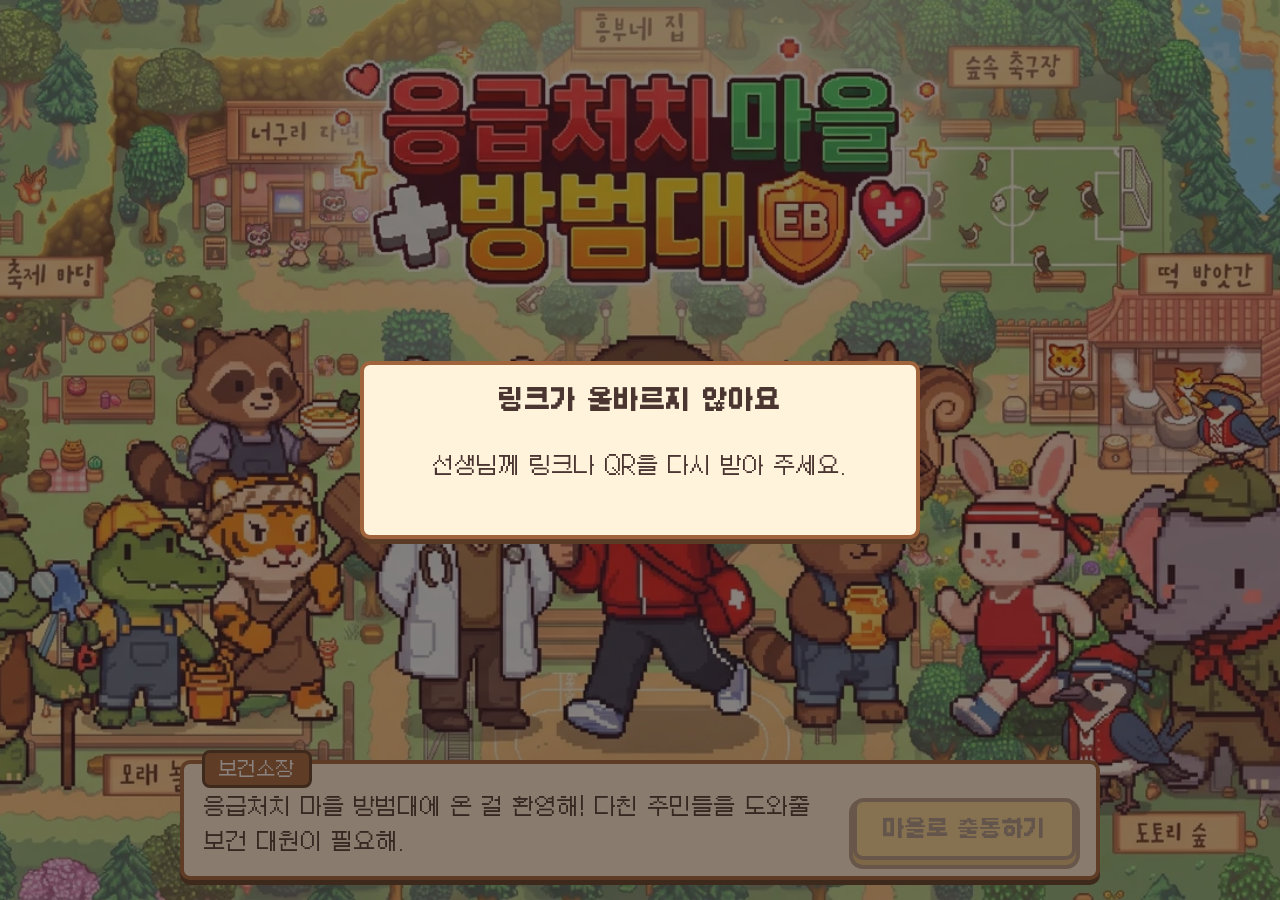
==== index.html @ ac808ae9 "4단계 큰 기능: 마을 배지 현황, 교사용 활동지 인쇄·PDF 저장 Co-Authored-By: Claude Opus 5.5 <noreply@anthropic.com> Claude" ====
<!doctype html>
<html lang="ko">
<head>
<meta charset="utf-8">
<meta name="viewport" content="width=device-width, initial-scale=1, viewport-fit=cover">
<title>응급처치 마을 방범대(EB)</title>
<link rel="stylesheet" href="css/fonts.css">
<link rel="stylesheet" href="css/common.css">
</head>
<body>

<!-- ① 시작 화면 -->
<section class="scene screen title-art" id="start">
  <div class="scene-main" style="flex-direction:column;gap:16px;padding:20px">
    <img class="title-card" src="assets/title/title_screen_small.webp" alt="">
    <h1 class="tab-title sr-only" id="appName" style="font-size:44px;padding:14px 36px;margin:0;border-bottom:var(--line) solid var(--wood);border-radius:var(--radius);box-shadow:var(--shadow)"></h1>
  </div>
  <div class="scene-bottom">
    <div class="actors title-actors">
      <div class="actor"><img class="pixel" src="assets/chars/director.png" alt="보건소장" data-scale="0.4"></div>
      <div class="actor right"><img class="pixel" src="assets/player/player_happy.png" alt="보건 대원"></div>
    </div>
    <div class="panel dialog">
      <span class="nametag" id="dirName"></span>
      <div class="row">
        <div class="line grow" id="welcome" style="min-height:0"></div>
        <button class="btn" id="goBtn"></button>
      </div>
    </div>
  </div>
</section>

<!-- ② 마을 지도 -->
<section class="village screen" id="village" hidden>
  <div class="world" id="world"></div>
  <div class="hud top-left"><div class="panel" id="solvedBox"></div><div class="panel" id="badgeCount"></div></div>
  <div class="badge-slots" id="badgeSlots"></div>
  <div class="hud top-right">
    <button class="btn small" id="quickBtn"></button>
    <button class="btn small" id="notebookBtn"></button>
    <button class="btn small secondary" id="soundBtnV"></button>
    <button class="btn small secondary" id="villageExitBtn"></button>
  </div>
  <div class="hud bottom-left"><span class="chip" id="moveHelp"></span></div>
  <div class="hud bottom"><button class="btn" id="helpBtn" hidden></button></div>
</section>

<!-- ③ 미션 (장소 배경) -->
<section class="scene screen" id="mission" hidden>
  <div class="scene-dim"></div>
  <div class="mission-bar">
    <div class="who"><img class="pixel" id="mWhoImg" alt=""><span class="zone" id="mZone"></span></div>
    <div class="todo" id="mSummary"></div>
    <span class="step-chip" id="mStep" hidden></span>
    <div class="top-tools">
      <button class="btn small secondary" id="soundBtnM"></button>
      <button class="btn small secondary" id="exitBtn"></button>
    </div>
  </div>
  <div class="scene-main" id="mMain"></div>
  <div class="scene-bottom">
    <div class="actors">
      <div class="actor" id="npcActor"><div class="bubble speech" id="npcBubble" hidden></div><img class="pixel" id="npcImg" alt=""></div>
      <div class="actor right" id="playerActor"><div class="bubble speech" id="playerBubble" hidden></div><img class="pixel" id="playerImg" alt="보건 대원"></div>
    </div>
    <div class="panel dialog" id="mDialog">
      <span class="nametag" id="mName"></span>
      <div class="row">
        <div class="grow">
          <div class="line" id="mLine" style="min-height:0"></div>
          <div class="note" id="mNote"></div>
          <div class="buttons" id="mReplies"></div>
        </div>
        <div id="mAction"></div>
      </div>
      <span class="next" id="mNext" hidden></span>
    </div>
  </div>
</section>

<div class="rotate-hint"><div class="big">📱↻</div><div>휴대폰은 세로로 돌려 주세요</div></div>

<script src="content.js"></script>
<script src="js/common.js"></script>
<script src="js/scene.js"></script>
<script src="js/app.js"></script>
<script src="js/village.js"></script>
<script src="js/mission.js"></script>
<script src="js/cpr.js"></script>
<script>App.init();</script>
</body>
</html>
---- css/fonts.css ----
/* 갈무리 글꼴 (v2.40.4, SIL Open Font License – assets/fonts/Galmuri-LICENSE-OFL.txt)
   사이트 안에 글꼴 파일을 함께 넣어 두어, 학교망에서 글꼴 사이트가 막혀도 그대로 보입니다. */
@font-face { font-family: Galmuri11; font-weight: 400; font-display: swap; src: url('../assets/fonts/Galmuri11.woff2') format('woff2'); }
@font-face { font-family: Galmuri11; font-weight: 700; font-display: swap; src: url('../assets/fonts/Galmuri11-Bold.woff2') format('woff2'); }
@font-face { font-family: Galmuri9;  font-weight: 400; font-display: swap; src: url('../assets/fonts/Galmuri9.woff2') format('woff2'); }
---- css/common.css ----
/* =====================================================================
   응급처치 마을 방범대(EB) – 공통 디자인 (common.css)
   모든 화면(학생·교사)이 이 파일 하나를 함께 씁니다.
   화면마다 색·글꼴·버튼을 따로 만들지 않고, 여기 있는 것만 씁니다.
   색은 지도(map) 그림의 표지판·나무·잔디 색에서 뽑았습니다.
   글꼴: 학생 화면은 갈무리11·갈무리9 (픽셀, OFL 무료 글꼴) – css/fonts.css에서 불러옴
         교사용 화면·활동지는 프리텐다드 (OFL 무료 글꼴) – css/pretendard.css에서 불러옴
   ===================================================================== */

:root {
  /* 바탕 */
  --grass:      #8cc27a;   /* 잔디 */
  --grass-dark: #5e9a50;
  --paper:      #fff3dc;   /* 패널 안쪽 */
  --sign:       #fddaa6;   /* 지도 표지판 색 */
  --sign-dark:  #e9b878;

  /* 테두리·글자 */
  --wood:       #a0643c;   /* 표지판 나무 테두리 */
  --wood-dark:  #5a3b26;
  --ink:        #4a3530;   /* 기본 글자 (표지판 글자보다 진하게) */
  --ink-soft:   #7a625a;

  /* 상태 색 – 반드시 글자·아이콘과 함께 사용 */
  --ok:         #3f9a4e;   /* 정답 ✓ */
  --ok-bg:      #e3f4dc;
  --no:         #d9573a;   /* 오답 ✕ */
  --no-bg:      #fde4dc;
  --hint:       #3d84c6;   /* 힌트·안내 💡 */
  --hint-bg:    #e1effb;
  --gold:       #f5c04a;   /* 주요 버튼 */
  --gold-dark:  #c98f1c;

  /* 모양 */
  --line: 4px;             /* 굵은 픽셀 테두리 */
  --radius: 10px;
  --shadow: 0 5px 0 var(--wood-dark);

  /* 글꼴 */
  /* 팀 시안 글꼴: 제목·본문 모두 갈무리(픽셀, css/fonts.css). 제목·버튼·카드 이름은 굵게(700),
     작은 안내 글자는 Galmuri9. 글꼴을 못 불러오면 기기 기본 글꼴로 대신함 */
  --font-title: "Galmuri11", "Apple SD Gothic Neo", "Malgun Gothic", system-ui, sans-serif;
  --font-body:  "Galmuri11", "Apple SD Gothic Neo", "Malgun Gothic", "Noto Sans KR", system-ui, sans-serif;
  --font-small: "Galmuri9", "Galmuri11", system-ui, sans-serif;
}

* { box-sizing: border-box; }
html, body { margin: 0; height: 100%; }
body {
  background: var(--grass);
  color: var(--ink);
  font-family: var(--font-body);
  font-size: 22px;            /* 갈무리11은 11의 배수 크기에서 가장 또렷함 */
  line-height: 1.5;
  -webkit-tap-highlight-color: transparent;
  word-break: keep-all;       /* 한국어 단어 단위 줄바꿈 */
}

/* ---------- 그림: 확정 그림 그대로, 픽셀이 흐려지지 않게 ---------- */
img.pixel, .pixel img {
  image-rendering: pixelated;
  image-rendering: crisp-edges;
  -webkit-user-drag: none;
  user-select: none;
}
img { max-width: 100%; height: auto; }   /* 비율 유지 */

/* ---------- 패널 (표지판 모양) ---------- */
.panel {
  background: var(--paper);
  border: var(--line) solid var(--wood);
  border-radius: var(--radius);
  box-shadow: var(--shadow);
  padding: 16px 20px;
}
.panel.sign { background: var(--sign); }

/* ---------- 제목 ---------- */
.title, h1, h2, h3 { font-family: var(--font-title); font-weight: 700; margin: 0 0 8px; letter-spacing: 0; }
h1 { font-size: 34px; } h2 { font-size: 26px; } h3 { font-size: 22px; }

/* ---------- 버튼 ---------- */
.btn {
  font-family: var(--font-title); font-weight: 700;
  font-size: 22px;
  color: var(--ink);
  background: var(--gold);
  border: var(--line) solid var(--wood-dark);
  border-radius: var(--radius);
  box-shadow: 0 5px 0 var(--gold-dark), 0 5px 0 var(--line) var(--wood-dark);
  padding: 12px 26px;
  min-height: 60px;           /* 큰 터치 영역 */
  min-width: 60px;
  cursor: pointer;
  transition: transform .05s;
}
.btn:active { transform: translateY(4px); box-shadow: 0 1px 0 var(--gold-dark); }
.btn:disabled { opacity: .45; cursor: default; }
.btn.secondary { background: var(--paper); box-shadow: 0 5px 0 var(--sign-dark); }
.btn.small { font-size: 17px; min-height: 48px; padding: 6px 14px; }

/* ---------- 상단 미션 안내 바 ---------- */
.mission-bar {
  display: flex; align-items: center; gap: 14px;
  background: var(--sign);
  border-bottom: var(--line) solid var(--wood);
  padding: 8px 16px;
  min-height: 72px;
}
.mission-bar .who { display: flex; align-items: center; gap: 10px; }
.mission-bar .who img { width: 52px; height: 52px; object-fit: contain; }
.mission-bar .zone { font-family: var(--font-title); font-weight: 700; font-size: 22px; }
.mission-bar .todo { flex: 1; font-size: 19px; }
.step-chip {
  font-family: var(--font-title); font-size: 17px;
  background: var(--wood); color: #fff; border-radius: 999px; padding: 4px 12px;
}
.top-tools { display: flex; gap: 8px; }

/* ---------- 장소 화면 (주민 대화 · 구급가방 · O/X · 행동 선택 공통) ----------
   배경: 지도에서 그 구역 장소를 확대 (scene.js) + 살짝 어둡게
   위: 미션 안내 바 / 가운데: 문제(물품 카드·O/X 버튼·보기) / 아래: 주민·보건 대원 + 대화창 */
.scene {
  position: relative; width: 100%; height: 100vh; height: 100dvh; overflow: hidden;   /* dvh: 아이패드 사파리 주소창을 뺀 실제 높이 */
  background-color: var(--grass-dark); background-repeat: no-repeat;
  display: flex; flex-direction: column;
}
.scene-dim { position: absolute; inset: 0; background: rgba(40, 28, 20, .38); pointer-events: none; }
.scene > *:not(.scene-dim) { position: relative; }
.scene-main { flex: 1; display: flex; align-items: flex-start; justify-content: center; padding: 10px clamp(20px, 19vw, 250px) 8px; min-height: 0; overflow-y: auto; overscroll-behavior: contain; }
/* 내용이 짧으면 가운데, 화면보다 길면 위에서부터 보이고 이 칸 안에서 스크롤 (대화창 뒤로 숨지 않게) */
.scene-main > * { margin-top: auto; margin-bottom: auto; }
.scene-bottom { position: relative; padding: 0 24px 20px; }
/* 주민(왼쪽) · 보건 대원(오른쪽): 대화창 위에 서 있고, 발끝 기준·같은 배율 */
.actors { position: absolute; left: 24px; right: 24px; bottom: calc(100% - 22px); display: flex; justify-content: space-between; align-items: flex-end; pointer-events: none; }
.actor { display: flex; flex-direction: column; align-items: flex-start; gap: 6px; }
.actor.right { align-items: flex-end; }
.actor img { display: block; }

/* 문제를 올려놓는 반투명 판 */
.board { background: rgba(255, 243, 220, .93); border: var(--line) solid var(--wood); border-radius: var(--radius); box-shadow: var(--shadow); padding: 16px 18px; }

/* ---------- 말풍선 ---------- */
.bubble {
  position: relative; background: #fff;
  border: 3px solid var(--wood-dark); border-radius: 14px;
  padding: 10px 16px; font-size: 19px; max-width: 230px;
}
.bubble::after {
  content: ""; position: absolute; left: 32px; bottom: -14px;
  border: 7px solid transparent; border-top-color: var(--wood-dark);
}

/* ---------- 대화창 (화면 아래) ---------- */
.dialog { position: relative; padding-top: 26px; }
.dialog .nametag {
  position: absolute; top: -14px; left: 18px;
  font-family: var(--font-title); font-size: 19px;
  background: var(--wood); color: #fff;
  border: 3px solid var(--wood-dark); border-radius: 8px; padding: 2px 14px;
}
.dialog .line { font-size: 22px; line-height: 1.6; min-height: 66px; }
.dialog .next { position: absolute; right: 16px; bottom: 8px; font-size: 16px; color: var(--ink-soft); animation: blink 1s steps(2) infinite; }
@keyframes blink { 50% { opacity: 0; } }

/* ---------- 물품 카드 ---------- */
.item-grid { display: grid; grid-template-columns: repeat(3, 1fr); gap: 14px; }
.item-card {
  position: relative;
  display: flex; flex-direction: column; align-items: center; justify-content: center; gap: 6px;
  background: #fff; border: var(--line) solid var(--sign-dark); border-radius: var(--radius);
  box-shadow: 0 4px 0 var(--sign-dark);
  padding: 10px 8px; min-height: 150px; cursor: pointer;
  font-size: 22px; font-weight: 700; text-align: center;
}
.item-card img { height: 78px; width: auto; }
/* 고른 물품: 카드와 개수를 빨간색으로 눈에 띄게 */
.bag-count { font-family: var(--font-title); font-weight: 700; text-align: right; margin-bottom: 8px; }
.bag-count.on { color: #D32F2F; font-size: 1.2em; }
.item-card.picked { border-color: #D32F2F; box-shadow: 0 4px 0 #D32F2F; background: #FDE7E7; color: #B71C1C; }
.item-card.picked::before {
  content: "✓ 담았어요"; position: absolute; top: -12px; right: -8px;
  font-family: var(--font-title); font-size: 14px; color: #fff;
  background: #D32F2F; border: 2px solid var(--wood-dark); border-radius: 8px; padding: 1px 8px;
}

/* ---------- 결과 표시: 색 + 아이콘 + 글자 ---------- */
.result { border-radius: var(--radius); padding: 10px 14px; border: 3px solid; display: flex; gap: 10px; align-items: flex-start; }
.result .icon { font-family: var(--font-title); font-size: 22px; line-height: 1.2; flex: none; }
.result.ok   { background: var(--ok-bg);   border-color: var(--ok); }
.result.ok .icon { color: var(--ok); }
.result.no   { background: var(--no-bg);   border-color: var(--no); }
.result.no .icon { color: var(--no); }
.result.hint { background: var(--hint-bg); border-color: var(--hint); }
.result.hint .icon { color: var(--hint); }

/* ---------- O/X 버튼 ---------- */
.ox { display: flex; gap: 24px; justify-content: center; }
.ox .btn { font-family: var(--font-title); font-size: 64px; width: 160px; height: 140px; line-height: 1; }
.ox .btn.o { background: #e3f4dc; box-shadow: 0 6px 0 var(--ok); }
.ox .btn.x { background: #fde4dc; box-shadow: 0 6px 0 var(--no); }

/* ---------- 팝업 ---------- */
.overlay { position: fixed; inset: 0; background: rgba(40, 28, 20, .55); display: flex; align-items: center; justify-content: center; z-index: 50; }
.popup { width: min(560px, 92vw); text-align: center; }
.popup .actions { display: flex; gap: 12px; justify-content: center; margin-top: 14px; }

/* ---------- 작은 화면(휴대폰 세로) 대응 ---------- */
@media (max-width: 700px) {
  body { font-size: 18px; }
  .item-grid { grid-template-columns: repeat(2, 1fr); }
  .stage .actor { height: 150px; }
  .mission-bar { flex-wrap: wrap; }
}

/* 작은 안내 글자 (Galmuri9) */
.note, .helpline, .dialog .next { font-family: var(--font-small); font-size: 18px; }

/* O/X 버튼 기호: 갈무리 글꼴의 ◯ 와 × 사용 (영문 O는 숫자 0처럼 보여서). × 가 작게 그려져 조금 키움 */
.ox .btn.x { font-size: 96px; }

/* ---------- 팝업 안쪽 · 잠깐 안내 ---------- */
.popup.wide { width: min(900px, 94vw); text-align: left; }
.popup .popup-body { max-height: 62vh; overflow-y: auto; }
.popup h2 { text-align: center; }
.toast {
  position: fixed; left: 50%; bottom: 40px; transform: translateX(-50%); z-index: 80;
  background: var(--wood-dark); color: #fff; font-family: var(--font-title); font-weight: 700;
  padding: 12px 22px; border-radius: var(--radius); box-shadow: var(--shadow);
}

/* ---------- 켜기/끄기 버튼 (소리 설정) ---------- */
.switch {
  display: inline-flex; align-items: center; gap: 10px;
  font-family: var(--font-title); font-weight: 700; font-size: 20px; color: var(--ink);
  background: var(--paper); border: 3px solid var(--sign-dark); border-radius: var(--radius);
  padding: 8px 14px; min-height: 56px; cursor: pointer;
}
.switch .state { border-radius: 999px; padding: 2px 12px; font-size: 17px; background: #d8ccc0; color: var(--ink); }
.switch[aria-pressed="true"] { border-color: var(--ok); background: var(--ok-bg); }
.switch[aria-pressed="true"] .state { background: var(--ok); color: #fff; }

/* =====================================================================
   교사용 관리자 화면
   ===================================================================== */
/* 교사용 화면·활동지 글꼴: 프리텐다드. 이 페이지 안의 팝업·QR 화면까지 모두 적용됨 */
.teacher-page {
  --font-title: "Pretendard Variable", "Apple SD Gothic Neo", "Malgun Gothic", "Noto Sans KR", system-ui, sans-serif;
  --font-body:  var(--font-title);
  --font-small: var(--font-title);
}
.teacher-page { min-height: 100vh; padding: 28px 20px 40px; background: var(--grass-dark); position: relative; }
/* 지도 배경을 화면에 고정 (태블릿에서도 동작하도록 고정 층으로) + 살짝 어둡게 */
.teacher-page::before { content: ""; position: fixed; inset: 0; background: linear-gradient(rgba(40, 28, 20, .38), rgba(40, 28, 20, .38)), url(../assets/map/map.webp) center / cover; }
.teacher-wrap { position: relative; max-width: 1180px; margin: 0 auto; }
.tab-title {
  display: table; margin: 0 auto -4px; position: relative; z-index: 1;
  font-family: var(--font-title); font-weight: 700; font-size: 24px;
  background: var(--sign); border: var(--line) solid var(--wood); border-bottom: 0;
  border-radius: var(--radius) var(--radius) 0 0; padding: 10px 26px;
}
.teacher-panel { padding: 22px 26px 26px; }
.intro-chips { display: flex; flex-wrap: wrap; gap: 8px; margin: 4px 0 4px; }
.chip { font-family: var(--font-small); font-size: 16px; background: var(--sign); border: 2px solid var(--sign-dark); border-radius: 999px; padding: 3px 12px; }
.section { margin-top: 22px; }
.section-head { display: flex; align-items: center; gap: 12px; flex-wrap: wrap; margin-bottom: 10px; }
.section-head h2 { margin: 0; font-size: 24px; }
.section-head .grow { flex: 1; }

/* 구역 선택 카드 10장 */
.zone-grid { display: grid; grid-template-columns: repeat(5, 1fr); gap: 14px; }
.zone-card {
  position: relative; display: flex; flex-direction: column; align-items: center; gap: 4px;
  background: #fff; border: var(--line) solid var(--sign-dark); border-radius: var(--radius);
  box-shadow: 0 4px 0 var(--sign-dark); padding: 12px 8px 10px; cursor: pointer;
  font-family: inherit; color: var(--ink); text-align: center;
}
.zone-card .pic { height: 120px; display: flex; align-items: flex-end; }
.zone-card .pic img { height: 100%; width: auto; }
.zone-card .zname { font-family: var(--font-title); font-weight: 700; font-size: 19px; line-height: 1.3; }
.zone-card .zplace { font-family: var(--font-small); font-size: 15px; color: var(--ink-soft); }
.zone-card .ztime { font-family: var(--font-small); font-size: 15px; background: var(--sign); border-radius: 999px; padding: 1px 10px; }
.zone-card[aria-pressed="true"] { border-color: var(--ok); box-shadow: 0 4px 0 var(--ok); background: var(--ok-bg); }
.zone-card[aria-pressed="true"]::before {
  content: "✓ 선택"; position: absolute; top: -12px; right: -6px;
  font-family: var(--font-title); font-weight: 700; font-size: 14px; color: #fff;
  background: var(--ok); border: 2px solid var(--wood-dark); border-radius: 8px; padding: 1px 8px;
}
.sound-row { display: flex; gap: 12px; flex-wrap: wrap; }
.summary-box { display: flex; align-items: center; gap: 14px; flex-wrap: wrap; }
.summary-box .big { font-family: var(--font-title); font-weight: 700; font-size: 24px; }
.make-row { text-align: center; margin-top: 26px; }
.make-row .btn { font-size: 26px; padding: 14px 40px; }
.credits-link { display: block; margin: 22px auto 0; background: none; border: 0; font-family: var(--font-small); font-size: 16px; color: var(--ink-soft); text-decoration: underline; cursor: pointer; min-height: 44px; }

/* 정답·해설 미리보기 */
.answer-zone { border-top: 3px dashed var(--sign-dark); padding: 12px 0; }
.answer-zone h3 { font-size: 20px; }
.answer-zone dl { margin: 0; display: grid; grid-template-columns: 170px 1fr; gap: 4px 12px; font-size: 18px; }
.answer-zone dt { font-family: var(--font-title); font-weight: 700; color: var(--wood); }
.answer-zone dd { margin: 0; }

/* 링크·QR */
.qr-layout { display: flex; gap: 28px; align-items: flex-start; flex-wrap: wrap; }
.qr-box { background: #fff; border: var(--line) solid var(--wood); border-radius: var(--radius); padding: 14px; }
.qr-box canvas { display: block; image-rendering: pixelated; }
.qr-side { flex: 1; min-width: 320px; display: flex; flex-direction: column; gap: 12px; }
.link-text { font-family: var(--font-small); font-size: 15px; word-break: break-all; background: #fff; border: 2px solid var(--sign-dark); border-radius: 8px; padding: 8px 10px; user-select: all; }
.btn-col { display: flex; flex-direction: column; gap: 12px; align-items: stretch; }
.qr-full { position: fixed; inset: 0; z-index: 90; background: #fff; display: flex; flex-direction: column; align-items: center; justify-content: center; gap: 2vh; cursor: pointer; }
.qr-full .big-text { font-family: var(--font-title); font-weight: 700; font-size: clamp(28px, 4vw, 52px); }
.qr-full canvas { image-rendering: pixelated; }
.qr-full .close-note { font-family: var(--font-small); font-size: 18px; color: var(--ink-soft); }

@media (max-width: 1000px) { .zone-grid { grid-template-columns: repeat(3, 1fr); } }
@media (max-width: 640px)  { .zone-grid { grid-template-columns: repeat(2, 1fr); } .answer-zone dl { grid-template-columns: 1fr; } }

/* =====================================================================
   학생 화면 – 마을 지도
   ===================================================================== */
.screen[hidden] { display: none !important; }
.village { position: fixed; inset: 0; overflow: hidden; background: var(--grass-dark); touch-action: none; user-select: none; }
.world { position: absolute; left: 0; top: 0; transform-origin: 0 0; background: url(../assets/map/map.webp) 0 0 / 100% 100% no-repeat; }
.npc { position: absolute; transform: translate(-50%, -100%); display: flex; flex-direction: column; align-items: center; pointer-events: none; }
.npc img { display: block; }
.marker {
  font-family: var(--font-title); font-weight: 700; font-size: 20px; line-height: 1;
  border: 3px solid var(--wood-dark); border-radius: 10px; padding: 4px 9px; margin-bottom: 4px; background: #fff;
}
.marker.need { background: var(--gold); font-size: 26px; animation: bob 1s ease-in-out infinite; pointer-events: auto; cursor: pointer; position: relative; }
.marker.need::after { content: ""; position: absolute; inset: -14px; }   /* 손가락으로 누르기 쉽게 누르는 자리를 넓힘 */
.marker.done { background: var(--ok); color: #fff; }
.marker.lock { background: #d8ccc0; font-size: 16px; }
@keyframes bob { 50% { transform: translateY(-6px); } }
.npc-name { font-family: var(--font-small); font-size: 15px; background: rgba(255, 243, 220, .92); border: 2px solid var(--wood); border-radius: 6px; padding: 0 6px; margin-top: 2px; white-space: nowrap; }
.player-sprite { position: absolute; width: 112px; height: 150px; transform: translate(-50%, -100%); background: url(../assets/player/player_walk.png?v=20261106) 0 0 / 448px 600px no-repeat; image-rendering: pixelated; pointer-events: none; }

.hud { position: absolute; z-index: 5; }
.hud.top-left { left: 14px; top: 14px; display: flex; gap: 8px; }
.badge-slots { position: absolute; z-index: 5; left: 14px; top: 188px; width: 200px; display: grid; grid-template-columns: repeat(5, 1fr); gap: 3px; padding: 5px; background: rgba(255, 243, 220, .92); border: 3px solid var(--wood); border-radius: 8px; }
.badge-slot { aspect-ratio: 1; padding: 0; border: 0; background: none; cursor: pointer; }
.badge-slot img { width: 100%; height: 100%; object-fit: contain; display: block; filter: grayscale(1); opacity: .55; }
.badge-slot.done img { filter: none; opacity: 1; }
.hud.top-right { right: 14px; top: 14px; display: flex; gap: 8px; }
.hud.bottom { left: 0; right: 0; bottom: 18px; display: flex; justify-content: center; pointer-events: none; }
.hud.bottom .btn { pointer-events: auto; font-size: 26px; padding: 14px 34px; }
.hud.bottom-left { left: 14px; bottom: 14px; }
.hud .panel { padding: 8px 14px; font-family: var(--font-title); font-weight: 700; }
.quick-list { display: flex; flex-direction: column; gap: 10px; }
.quick-list .btn { display: flex; align-items: center; gap: 12px; text-align: left; font-size: 19px; }
.quick-list .btn img { height: 48px; width: auto; }
.quick-list .btn .done-tag { margin-left: auto; color: var(--ok); }

/* =====================================================================
   학생 화면 – 미션
   ===================================================================== */
.mission-bar .who img { height: 52px; width: auto; }
.board.scroll { max-height: 100%; overflow-y: auto; }
.choices { display: grid; grid-template-columns: 1fr 1fr; gap: 12px; width: 100%; }
.choice {
  display: flex; align-items: center; gap: 10px; text-align: left;
  font-family: var(--font-body); font-size: 20px; font-weight: 700; color: var(--ink); line-height: 1.4;
  background: #fff; border: var(--line) solid var(--sign-dark); border-radius: var(--radius); box-shadow: 0 4px 0 var(--sign-dark);
  padding: 12px 14px; min-height: 84px; cursor: pointer;
}
.choice .num { font-family: var(--font-title); font-size: 24px; flex: none; }
.choice.wrong { border-color: var(--no); background: var(--no-bg); box-shadow: 0 4px 0 var(--no); }
.choice.wrong .num::after { content: " ✕"; color: var(--no); }
.choice.right { border-color: var(--ok); background: var(--ok-bg); box-shadow: 0 4px 0 var(--ok); }
.choice.right .num::after { content: " ✓"; color: var(--ok); }
.choice:disabled { cursor: default; }
.answer-list { display: flex; flex-direction: column; gap: 8px; }
.answer-list h3 { margin: 6px 0 2px; font-size: 20px; }
.answer-row { display: flex; gap: 12px; align-items: center; }
.answer-row img { height: 52px; width: 70px; object-fit: contain; flex: none; }
.answer-row .name { font-family: var(--font-title); font-weight: 700; }
.answer-row .fb { font-size: 18px; }
.dialog .row { display: flex; align-items: flex-end; gap: 16px; }
.dialog .row .grow { flex: 1; min-width: 0; }
.dialog .buttons { display: flex; gap: 12px; flex-wrap: wrap; margin-top: 8px; }
.dialog.clickable { cursor: pointer; }
.big-title { font-family: var(--font-title); font-weight: 700; font-size: 33px; text-align: center; margin: 0 0 6px; }
.notebook {
  background: #fffdf4 repeating-linear-gradient(transparent 0 43px, #e9dcc2 43px 44px);
  border: var(--line) solid var(--wood); border-left: 14px solid var(--no); border-radius: var(--radius); box-shadow: var(--shadow);
  padding: 16px 22px; width: 100%; max-height: 100%; overflow-y: auto;
}
.notebook ol { margin: 4px 0; padding: 0; list-style: none; }
.notebook li { line-height: 44px; font-size: 20px; }
.notebook .sub { font-family: var(--font-title); font-weight: 700; color: var(--wood); margin-top: 6px; }
.notebook .danger { color: #C62828; font-weight: 700; text-decoration: underline; text-underline-offset: 3px; }
.notebook .foot { color: var(--no); font-weight: 700; line-height: 44px; }
.complete-box { display: flex; flex-direction: column; align-items: center; gap: 6px; }
.complete-box .badge { height: min(300px, 36vh); width: auto; }
.badge-row { display: flex; flex-wrap: wrap; gap: 10px; justify-content: center; }
.badge-row img { height: 120px; width: auto; }
.speech { position: absolute; bottom: 100%; left: 0; margin-bottom: 8px; }
.actor { position: relative; }
.actor.right .speech { left: auto; right: 0; }
.actor.right .speech.bubble::after { left: auto; right: 32px; }

@media (max-width: 900px) {
  .scene-main { padding: 10px 14px 0; }
  .choices { grid-template-columns: 1fr; }
  .choice { min-height: 60px; font-size: 18px; }
}

/* 휴대폰 세로 화면 (웹 대응만 – 수업은 태블릿·PC 우선) */
@media (max-width: 700px) {
  .scene { height: 100dvh; }
  .scene-main { padding: 8px 10px 0; overflow-y: auto; align-items: flex-start; }
  .mission-bar { gap: 6px; padding: 6px 8px; min-height: 0; }
  .mission-bar .todo { display: none; }
  .mission-bar .zone { font-size: 17px; }
  .actor { transform: scale(.5); transform-origin: bottom left; }
  .actor.right { transform-origin: bottom right; }
  .speech { display: none; }
  .dialog .row { flex-direction: column; align-items: stretch; }
  .dialog .line { font-size: 19px; }
  .item-card { min-height: 110px; font-size: 18px; }
  .item-card img { height: 54px; }
  .ox .btn { width: 120px; height: 110px; font-size: 52px; }
  .hud.bottom-left { display: none; }
}

/* =====================================================================
   10구역 심폐소생술·AED
   ===================================================================== */
.cpr-figure { position: relative; display: inline-block; flex: none; }
.cpr-figure > img:first-child { height: 100%; width: auto; display: block; }
.zone-hi { position: absolute; border: 4px solid var(--no); background: rgba(217, 87, 58, .25); border-radius: 8px; }
.hand-dot { position: absolute; width: 22px; height: 22px; margin: -11px 0 0 -11px; border-radius: 50%; background: var(--no); border: 3px solid #fff; box-shadow: 0 0 0 3px var(--no); }
.method-list { display: grid; grid-template-columns: auto 1fr; gap: 6px 14px; margin: 0; font-size: 20px; }
.method-list dt { font-family: var(--font-title); font-weight: 700; color: var(--wood); }
.method-list dd { margin: 0; }

/* 리듬 트레이너 */
.rhythm { width: 100%; display: flex; flex-direction: column; align-items: center; gap: 10px; }
.rhythm-top { background: rgba(255, 243, 220, .93); border: 2px solid var(--wood); border-radius: 8px; padding: 4px 12px; text-align: center; }
.rhythm-body { display: flex; gap: 18px; align-items: center; }
/* 가슴 압박 장면 (cpr_press 그림 한 장) */
.press-scene .presser { transform-origin: 50% 100%; }
/* 누를 때마다 살짝 눌렸다 올라옴 + 손 위치에 '꾹' 표시 (누르는 시늉) */
.presser.down { animation: press .22s ease-out; }
@keyframes press { 45% { transform: translateY(2.5%) scaleY(.975); } }
.press-ring { position: absolute; width: 18%; aspect-ratio: 1; transform: translate(-50%, -50%) scale(.3); border: 5px solid var(--gold); border-radius: 50%; opacity: 0; pointer-events: none; }
.press-ring.down { animation: ring .35s ease-out; }
@keyframes ring { 0% { opacity: 1; transform: translate(-50%, -50%) scale(.3); } 100% { opacity: 0; transform: translate(-50%, -50%) scale(1.1); } }
.rhythm-panel { display: flex; flex-direction: column; align-items: center; gap: 6px; min-width: 420px; }
.beat { width: 64px; height: 64px; border-radius: 50%; border: 4px solid var(--wood-dark); background: var(--paper); }
.beat.on { animation: beat .35s ease-out; }
@keyframes beat { 0% { background: var(--gold); transform: scale(1.2); } 100% { background: var(--paper); transform: scale(1); } }
.counters { display: flex; gap: 18px; white-space: nowrap; font-family: var(--font-title); font-weight: 700; font-size: 24px; }
.judge { font-family: var(--font-title); font-weight: 700; font-size: 22px; min-height: 33px; text-align: center; }
.judge.good { color: var(--ok); }
.judge.bad { color: var(--no); }
.press-btn { font-size: 30px; padding: 16px 70px; touch-action: manipulation; }

/* AED 본체 버튼(그림 위 투명 단추) · 패드 */
.aed-btn { position: absolute; aspect-ratio: 1; transform: translate(-50%, -50%); border-radius: 50%; border: 0; background: transparent; cursor: pointer; padding: 0; }
.aed-btn.glow:not(:disabled) { box-shadow: 0 0 0 5px #fff, 0 0 0 9px var(--gold); animation: glow 1s ease-in-out infinite; }
@keyframes glow { 50% { box-shadow: 0 0 0 5px #fff, 0 0 0 14px var(--gold); } }
.aed-voice { font-family: var(--font-title); font-weight: 700; background: #222; color: #9ff59f; border-radius: 8px; padding: 8px 14px; max-width: 640px; text-align: center; }
.pad-tray { display: flex; flex-direction: column; gap: 14px; align-items: center; }
.pad { background: none; border: 3px dashed transparent; border-radius: 10px; padding: 4px; cursor: grab; touch-action: none; position: relative; z-index: 3; }
.pad img { height: min(130px, 17vh); width: auto; display: block; pointer-events: none; }
.pad.selected { border-color: var(--hint); background: var(--hint-bg); }
.pad.dragging { cursor: grabbing; z-index: 20; }
.pad-stuck { position: absolute; height: 17%; width: auto; transform: translate(-50%, -50%); pointer-events: none; }
/* 가로로 붙이는 패드: 그림은 그대로 두고 90도 돌림 (크기는 그림 폭 기준이라 휴대폰에서도 같은 비율) */
.pad-stuck.sideways { height: auto; width: 15.6%; transform: translate(-50%, -50%) rotate(90deg); }
.zone-flash { position: absolute; border-radius: 8px; pointer-events: none; }
.zone-flash.on { border: 3px dashed var(--ok); animation: softflash 1.2s ease-in-out infinite; }
@keyframes softflash { 50% { background: rgba(63, 154, 78, .28); } }

/* 마을의 응급처치 수첩 목록 (배지 카드) */
.nb-grid { display: grid; grid-template-columns: repeat(auto-fill, minmax(150px, 1fr)); gap: 12px; }
.nb-card { display: flex; flex-direction: column; align-items: center; gap: 4px; padding: 10px 6px; border-radius: var(--radius); border: var(--line) solid var(--sign-dark); background: #fff; font-family: var(--font-title); font-weight: 700; font-size: 17px; color: var(--ink); text-align: center; }
.nb-card.done { cursor: pointer; box-shadow: 0 4px 0 var(--sign-dark); }
.nb-card.done:active { transform: translateY(3px); }
.nb-card img { height: 120px; width: auto; }
.nb-card.locked { background: var(--paper); border-style: dashed; }
.nb-q { height: 120px; display: flex; align-items: center; justify-content: center; font-size: 56px; color: var(--sign-dark); }

/* 10구역 3지선다: 보기 칸을 촘촘하게 (설명이 한 화면에 들어오게) */
.choices.compact { gap: 8px; }
.choices.compact .choice { min-height: 0; padding: 8px 12px; font-size: 19px; }

/* 리듬 연습 안내: 옆으로 넓은 글상자 한 장 (아이패드에서도 한 화면에) */
.rhythm-guide { width: 100%; max-width: 900px; display: flex; flex-direction: column; gap: 10px; }
.rg-row { display: flex; gap: 16px; align-items: center; }
.rg-text { flex: 1; display: flex; flex-direction: column; gap: 6px; }

/* 말풍선이 가운데 글상자를 가리지 않게 화면 너비에 맞춰 폭 제한 */
.speech.bubble { max-width: min(230px, 17vw); }

/* 사파리(아이패드)에서 버튼 글씨가 파랗게 나오지 않게 */
button { color: var(--ink); }
.item-card, .choice, .zone-card, .nb-card, .switch { color: var(--ink); }

/* 세로가 짧은 태블릿 가로 화면 (아이패드 10세대·갤럭시탭 등 – 브라우저 주소창을 빼면 세로 약 650~760px) */
@media (max-height: 780px) {
  body { font-size: 20px; }
  .mission-bar { min-height: 56px; padding: 5px 14px; }
  .mission-bar .who img { height: 42px; }
  .mission-bar .zone { font-size: 20px; }
  .btn { min-height: 52px; padding: 8px 20px; font-size: 20px; }
  .btn.small { min-height: 44px; font-size: 16px; }
  .item-grid { gap: 10px; }
  .item-card { min-height: 112px; padding: 6px; font-size: 20px; }
  .item-card img { height: 58px; }
  .dialog { padding-top: 22px; padding-bottom: 10px; }
  .dialog .line { font-size: 20px; }
  .scene-bottom { padding-bottom: 12px; }
  .ox .btn { height: 112px; width: 140px; }
  .choice { min-height: 64px; padding: 8px 12px; font-size: 19px; }
  .board { padding: 12px 14px; }
  .notebook li { line-height: 38px; font-size: 19px; }
}

/* =====================================================================
   스마트폰 세로 화면 (성과공유회용) – 그림·색·글꼴은 그대로, 배치만 세로로
   ===================================================================== */
@media (max-width: 600px) and (orientation: portrait) {
  body { font-size: 17px; }
  /* 위쪽 안내 바: 한 줄 */
  .mission-bar { flex-wrap: nowrap; gap: 6px; padding: 6px 8px; min-height: 0; }
  .mission-bar .who { gap: 6px; min-width: 0; flex: 1; }
  .mission-bar .who img { height: 30px; }
  .mission-bar .zone { font-size: 16px; white-space: nowrap; overflow: hidden; text-overflow: ellipsis; }
  .mission-bar .todo { display: none; }
  .step-chip { font-size: 13px; padding: 2px 8px; white-space: nowrap; }
  .top-tools { gap: 4px; flex: none; }
  .top-tools .btn.small { min-height: 38px; min-width: 0; padding: 2px 8px; font-size: 13px; }

  /* 가운데 문제 칸 */
  .scene-main { padding: 8px 10px 4px; align-items: flex-start; }
  .board { padding: 10px; }
  .item-grid { grid-template-columns: repeat(2, 1fr); gap: 8px; }
  .item-card { min-height: 92px; font-size: 16px; padding: 6px 4px; }
  .item-card img { height: 46px; }
  .choices { grid-template-columns: 1fr; gap: 8px; }
  .choice { min-height: 0; font-size: 16px; padding: 8px 10px; }
  .ox { gap: 16px; }
  .ox .btn { width: 120px; height: 104px; font-size: 52px; }
  .ox .btn.x { font-size: 78px; }
  .result { padding: 8px 10px; font-size: 16px; }
  .answer-row img { height: 40px; width: 52px; }

  /* 아래: 주민·보건 대원은 대화창 바로 위에 작게 한 줄로 (글상자를 가리지 않게) */
  .scene-bottom { display: flex; flex-direction: column; padding: 0 8px 8px; }
  .actors { position: static; display: flex; justify-content: space-between; align-items: flex-end; height: 84px; margin: 0 6px -6px; }
  .actor, .actor.right { transform: none; }
  .actor img { height: auto !important; max-height: 84px; width: auto; }
  .speech { display: none; }
  .dialog { padding-top: 20px; padding-bottom: 8px; }
  .dialog .nametag { font-size: 15px; top: -12px; }
  .dialog .line { font-size: 17px; line-height: 1.5; }
  .dialog .row { flex-direction: column; align-items: stretch; gap: 8px; }
  .dialog .buttons .btn, .dialog #mAction .btn { width: 100%; }
  .btn { min-height: 48px; font-size: 18px; padding: 8px 14px; }
  .note, .helpline { font-size: 14px; }

  /* 수첩·미션 완료 */
  .notebook { padding: 10px 12px; border-left-width: 8px; }
  .notebook li { line-height: 1.6; font-size: 16px; margin-bottom: 4px; }
  .complete-box .badge { height: min(200px, 26vh); }
  .big-title { font-size: 24px; }

  /* 10구역: 옆으로 놓던 것을 위아래로, 그림은 화면에 맞게 */
  .cpr-row { flex-direction: column !important; gap: 10px !important; width: 100%; }
  .notebook.cpr-row { align-items: center !important; }
  .cpr-figure { height: auto !important; max-width: 100%; }
  .cpr-figure > img:first-child { height: auto; max-height: 30vh; max-width: 100%; }
  .press-scene > img { max-height: 24vh !important; }
  .rg-row { flex-direction: column; gap: 6px; }
  .rhythm-body { flex-direction: column; gap: 8px; }
  .rhythm-panel { min-width: 0; width: 100%; }
  .counters { font-size: 19px; }
  .judge { font-size: 18px; }
  .press-btn { width: 100%; font-size: 26px; padding: 14px; }
  .method-list { font-size: 15px; }
  .pad-tray { flex-direction: row; justify-content: center; }
  .pad img { height: min(96px, 13vh); }
  .aed-voice { font-size: 15px; }

  /* 마을 위쪽 버튼 */
  .hud.top-right { gap: 4px; }
  .hud.top-right .btn.small { min-height: 40px; font-size: 13px; padding: 2px 8px; }
  .hud .panel { padding: 4px 8px; font-size: 14px; }
  .popup.wide { width: 94vw; }
  .nb-grid { grid-template-columns: repeat(2, 1fr); }
  .nb-card img, .nb-q { height: 90px; }
}

/* 휴대폰을 가로로 돌렸을 때: 세로로 돌려 달라는 안내 */
.rotate-hint { display: none; }
@media (orientation: landscape) and (max-height: 480px) {
  .rotate-hint { display: flex; position: fixed; inset: 0; z-index: 200; background: var(--paper); flex-direction: column; align-items: center; justify-content: center; gap: 10px; font-family: var(--font-title); font-weight: 700; font-size: 22px; color: var(--ink); text-align: center; }
  .rotate-hint .big { font-size: 48px; }
}

/* 가상 조이스틱 (터치 화면) */
.joystick { position: absolute; z-index: 6; left: 18px; bottom: 18px; width: 128px; height: 128px; border-radius: 50%;
  background: rgba(255, 243, 220, .55); border: 4px solid rgba(90, 59, 38, .7); touch-action: none; }
.joystick .knob { position: absolute; left: 50%; top: 50%; width: 56px; height: 56px; margin: -28px 0 0 -28px; border-radius: 50%;
  background: var(--gold); border: 4px solid var(--wood-dark); box-shadow: 0 3px 0 var(--gold-dark); pointer-events: none; }
.village.touch .hud.bottom-left { display: none; }
/* 미니맵 (지도 그림 그대로 작게) */
.minimap { position: absolute; z-index: 6; left: 14px; top: 64px; width: 200px; aspect-ratio: 2752 / 1536;
  background: url(../assets/map/map.webp) 0 0 / 100% 100%; border: 3px solid var(--wood-dark); border-radius: 8px; box-shadow: var(--shadow); cursor: pointer; transition: width .15s; }
.minimap.big { width: min(560px, 90vw); z-index: 7; }
.mm-npc, .mm-me { position: absolute; transform: translate(-50%, -50%); border-radius: 50%; pointer-events: none; }
.mm-npc { width: 10px; height: 10px; border: 2px solid #fff; }
.mm-npc.need { background: var(--gold); box-shadow: 0 0 0 2px var(--wood-dark); }
.mm-npc.done { background: var(--ok); }
.mm-npc.lock { background: #9a8f86; width: 7px; height: 7px; }
.mm-me { width: 12px; height: 12px; background: var(--no); border: 2px solid #fff; box-shadow: 0 0 0 2px var(--no); animation: blink 1s steps(2) infinite; }

@media (max-width: 600px) and (orientation: portrait) {
  .mission-bar:has(.step-chip:not([hidden])) .zone { display: none; }   /* 단계 표시가 있을 때는 이름 대신 그림만 */
  .hud.top-left { top: 76px; }
  .minimap { top: 116px; width: 130px; }
  .badge-slots { top: 196px; width: 150px; }
  .minimap.big { width: 90vw; }
  .hud.bottom { bottom: 158px; }
  .hud.bottom .btn { font-size: 20px; padding: 10px 20px; }
  .joystick { width: 118px; height: 118px; }
  .rhythm-top { font-size: 13px; padding: 2px 8px; }
  .beat { width: 40px; height: 40px; }
  .press-scene > img { max-height: 18vh !important; }
  .rhythm { gap: 6px; }
}
@media (max-width: 600px) and (orientation: portrait) {
  /* 리듬 연습 중에는 [누르기!] 버튼이 꼭 보이게 아래 캐릭터 줄을 숨김 */
  #mission:has(.rhythm) .actors, #mission:has(.rhythm-guide) .actors { display: none; }
}
/* 교사용 화면 – 휴대폰 */
@media (max-width: 600px) {
  .teacher-page { padding: 14px 10px 30px; }
  .teacher-panel { padding: 16px 14px 18px; }
  .qr-layout { gap: 16px; }
  .qr-box { max-width: 100%; box-sizing: border-box; margin: 0 auto; }
  .qr-box canvas { width: 100%; height: auto; max-width: 100%; }
  .qr-layout > * { min-width: 0; max-width: 100%; }
  .overlay canvas, .qr-full canvas { max-width: 86vw; height: auto; }
  .qr-full .big-text { text-align: center; padding: 0 16px; font-size: 26px; }
  .overlay { text-align: center; padding: 12px; }
  .zone-card .pic { height: 84px; }
  .zone-card .zname { font-size: 17px; }
}
/* 교사용 화면 – 휴대폰 아래 [링크·QR 만들기] 띠 (PC·태블릿에서는 숨김) */
.sticky-make { display: none; }
@media (max-width: 600px) {
  .sticky-make { position: fixed; left: 0; right: 0; bottom: 0; z-index: 40; display: flex; align-items: center; gap: 10px;
    padding: 10px 12px calc(10px + env(safe-area-inset-bottom)); background: var(--paper); color: var(--ink);
    border-top: var(--line) solid var(--wood); box-shadow: 0 -4px 0 rgba(0,0,0,.15); }
  .sticky-make .sum { flex: 1; font-family: var(--font-small); font-size: 15px; line-height: 1.35; }
  .sticky-make .sum b { font-family: var(--font-title); font-size: 17px; }
  .sticky-make .btn { white-space: nowrap; }
  .teacher-page:has(#setupView:not([hidden])) { padding-bottom: 96px; }
}

/* 학생 시작 화면 – 팀 첫화면 그림
   PC·태블릿(가로): 그림을 화면 가득 배경으로, 글자 제목·캐릭터는 숨김
   휴대폰 세로: 마을 지도(장소 확대) 위에 첫화면 그림을 작게 띄우고, 보건소장·보건 대원 표시 */
.sr-only { position: absolute; width: 1px; height: 1px; overflow: hidden; clip: rect(0 0 0 0); white-space: nowrap; }
.title-card { display: none; }
@media (orientation: landscape) {
  .title-art { background: #6aa456 url(../assets/title/title_screen_small.webp) center 30% / cover no-repeat !important; }
  .title-art .title-actors { display: none; }
  .title-art .dialog { max-width: 920px; margin: 0 auto; }
}
@media (orientation: landscape) and (min-width: 1400px), (orientation: landscape) and (min-resolution: 2dppx) and (min-width: 900px) {
  .title-art { background-image: url(../assets/title/title_screen.webp) !important; }
}
@media (orientation: portrait) {
  .title-art .scene-main { justify-content: flex-start; padding-top: max(6vh, 24px) !important; }
  .title-card { display: block; width: min(94%, 640px); height: auto; border: 4px solid var(--wood, #5a3b26);
    border-radius: 6px; box-shadow: 0 6px 0 rgba(0,0,0,.35); }
  .title-art .title-actors { height: 150px !important; }
  .title-art .title-actors .actor img { max-height: 150px !important; }
}

/* 활동지: 화면 미리보기와 인쇄 (A4 794×1123px) */
.ws-kinds { display: flex; gap: 10px; justify-content: center; flex-wrap: wrap; margin-bottom: 10px; }
.ws-kinds .switch { flex-direction: column; gap: 0; align-items: flex-start; text-align: left; }
.ws-preview { max-height: 40vh; overflow: auto; background: #d8ccc0; padding: 10px; border-radius: 8px; }
.ws-preview .ws-page { margin: 0 auto 10px; box-shadow: 0 2px 6px rgba(0, 0, 0, .25); }
.ws-actions { display: flex; gap: 10px; justify-content: center; }
.ws-page { width: 794px; height: 1123px; padding: 44px 52px 36px; background: #fff; color: #222; display: flex; flex-direction: column; font-family: "Pretendard Variable", "Apple SD Gothic Neo", "Malgun Gothic", sans-serif; box-sizing: border-box; word-break: keep-all; }
.ws-page header { border-bottom: 3px solid #333; padding-bottom: 8px; margin-bottom: 18px; flex: none; }
.ws-page h1 { font-family: inherit; font-size: 26px; margin: 0 0 6px; text-align: center; }
.ws-page header p { margin: 0; text-align: right; font-size: 17px; }
.ws-body { flex: 1; min-height: 0; }
.ws-block { margin-bottom: 18px; }
.ws-block h3 { font-family: inherit; font-size: 19px; margin: 0 0 6px; background: #f0ece6; padding: 3px 10px; border-radius: 6px; }
.ws-block h3 small { font-weight: 500; font-size: 15px; }
.ws-block ol { list-style: none; margin: 0; padding: 0 4px; }
.ws-block li { font-size: 17px; line-height: 2.1; }
.ws-blank { display: inline-block; border-bottom: 1.5px solid #333; height: 1.2em; vertical-align: -3px; margin: 0 3px; }
.ws-check { display: inline-block; width: 15px; height: 15px; border: 1.5px solid #333; border-radius: 3px; margin-right: 8px; vertical-align: -2px; }
.ws-page .danger { color: #C62828; font-weight: 700; text-decoration: underline; text-underline-offset: 3px; }
.ws-page footer { flex: none; text-align: center; font-weight: 700; font-size: 16px; border-top: 2px solid #333; padding-top: 8px; }
#printRoot { display: none; }
@media print {
  @page { size: A4; margin: 0; }
  html, body { height: auto !important; min-height: 0 !important; margin: 0; padding: 0 !important; background: #fff !important; }
  body > *:not(#printRoot) { display: none !important; }
  #printRoot { display: block; }
  #printRoot .ws-page { break-after: page; box-shadow: none; height: 296mm; overflow: hidden; }
  #printRoot .ws-page:last-child { break-after: auto; }
  .ws-page, .ws-page * { -webkit-print-color-adjust: exact; print-color-adjust: exact; }
}
@media (max-width: 840px) { .ws-preview .ws-page { zoom: .5; } }
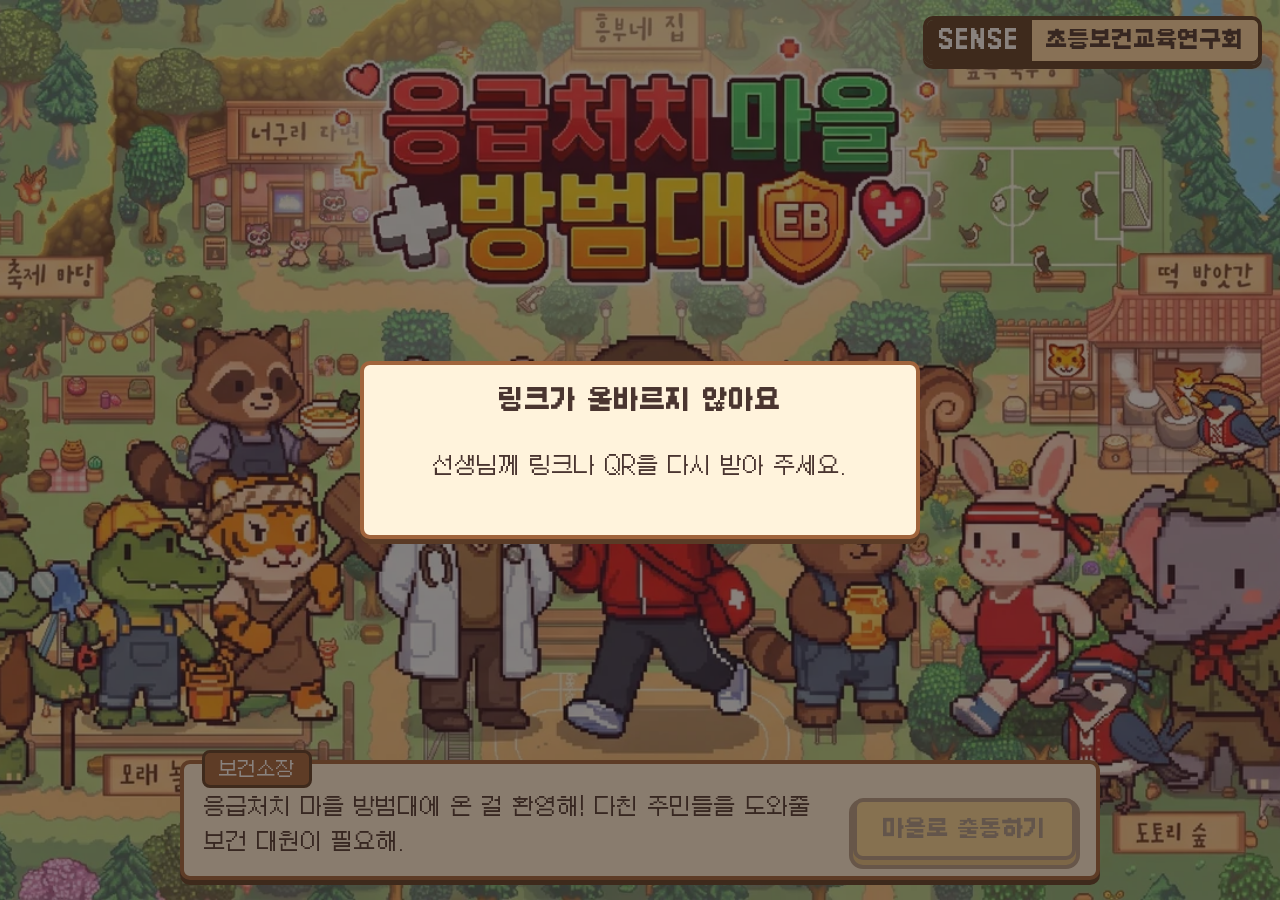
==== commit 6d0fc213: "학생 첫 화면·교사용 화면 오른쪽 위에 SENSE 초등보건교육연구회 이름표(A안) 추가 Co-Authored-By: Claude Opus 5.5 <noreply@anthropic." ====
--- a/index.html
+++ b/index.html
@@ -4,8 +4,8 @@
 <meta charset="utf-8">
 <meta name="viewport" content="width=device-width, initial-scale=1, viewport-fit=cover">
 <title>응급처치 마을 방범대(EB)</title>
-<link rel="stylesheet" href="css/fonts.css">
-<link rel="stylesheet" href="css/common.css">
+<link rel="stylesheet" href="css/fonts.css?v=20261111a">
+<link rel="stylesheet" href="css/common.css?v=20261111a">
 </head>
 <body>
 
@@ -28,6 +28,8 @@
       </div>
     </div>
   </div>
+  <!-- 오른쪽 위 연구회 이름표 (A안) -->
+  <div class="sense-tag"><span class="s-en">SENSE</span><span class="s-ko">초등보건교육연구회</span></div>
 </section>
 
 <!-- ② 마을 지도 -->
@@ -80,13 +82,13 @@
 
 <div class="rotate-hint"><div class="big">📱↻</div><div>휴대폰은 세로로 돌려 주세요</div></div>
 
-<script src="content.js"></script>
-<script src="js/common.js"></script>
-<script src="js/scene.js"></script>
-<script src="js/app.js"></script>
-<script src="js/village.js"></script>
-<script src="js/mission.js"></script>
-<script src="js/cpr.js"></script>
+<script src="content.js?v=20261111a"></script>
+<script src="js/common.js?v=20261111a"></script>
+<script src="js/scene.js?v=20261111a"></script>
+<script src="js/app.js?v=20261111a"></script>
+<script src="js/village.js?v=20261111a"></script>
+<script src="js/mission.js?v=20261111a"></script>
+<script src="js/cpr.js?v=20261111a"></script>
 <script>App.init();</script>
 </body>
 </html>
--- a/css/common.css
+++ b/css/common.css
@@ -699,17 +699,59 @@
 .ws-block ol { list-style: none; margin: 0; padding: 0 4px; }
 .ws-block li { font-size: 17px; line-height: 2.1; }
 .ws-blank { display: inline-block; border-bottom: 1.5px solid #333; height: 1.2em; vertical-align: -3px; margin: 0 3px; }
+.ws-answer { color: #C62828; font-weight: 700; text-decoration: underline; text-underline-offset: 3px; }
 .ws-check { display: inline-block; width: 15px; height: 15px; border: 1.5px solid #333; border-radius: 3px; margin-right: 8px; vertical-align: -2px; }
 .ws-page .danger { color: #C62828; font-weight: 700; text-decoration: underline; text-underline-offset: 3px; }
 .ws-page footer { flex: none; text-align: center; font-weight: 700; font-size: 16px; border-top: 2px solid #333; padding-top: 8px; }
-#printRoot { display: none; }
-@media print {
-  @page { size: A4; margin: 0; }
-  html, body { height: auto !important; min-height: 0 !important; margin: 0; padding: 0 !important; background: #fff !important; }
-  body > *:not(#printRoot) { display: none !important; }
-  #printRoot { display: block; }
-  #printRoot .ws-page { break-after: page; box-shadow: none; height: 296mm; overflow: hidden; }
-  #printRoot .ws-page:last-child { break-after: auto; }
-  .ws-page, .ws-page * { -webkit-print-color-adjust: exact; print-color-adjust: exact; }
-}
 @media (max-width: 840px) { .ws-preview .ws-page { zoom: .5; } }
+
+/* 마을 왼쪽 위: '해결한 주민' 칸은 빼고 모은 배지 → 배지 상자 → 미니맵 순서 (위치는 village.js stackHud) */
+#solvedBox { display: none; }
+@media (max-width: 600px) and (orientation: portrait) {
+  .minimap:not(.big) { width: 150px; }
+}
+
+/* 배지 상자: 배지 수에 맞춰 폭이 줄어듦 (칸 크기 --slot) */
+.badge-slots { width: auto !important; --slot: 34px; }
+.minimap:not(.big) { left: 14px; }
+@media (max-width: 600px) and (orientation: portrait) {
+  .badge-slots { --slot: 27px; }
+}
+
+/* =====================================================================
+   SENSE 초등보건교육연구회 이름표 (A안 · 나무 표지판형)
+   학생 첫 화면 · 교사용 화면 오른쪽 위. 색은 마을 표지판 나무색·살구색.
+   글꼴은 페이지 글꼴을 그대로 따름: 학생 화면 갈무리11, 교사용 화면 프리텐다드
+   ===================================================================== */
+.sense-tag {
+  position: absolute; top: 16px; right: 18px; z-index: 5;
+  display: inline-flex; align-items: stretch;
+  border: var(--line) solid var(--wood-dark); border-radius: var(--radius);
+  box-shadow: 0 4px 0 var(--wood-dark); overflow: hidden;
+  font-family: var(--font-title); font-weight: 700; font-size: 22px; line-height: 1.3;
+  white-space: nowrap; pointer-events: none; user-select: none;
+}
+.scene > .sense-tag { position: absolute; }   /* 장면 칸 공통 규칙(position: relative)보다 우선 */
+.sense-tag .s-en { display: flex; align-items: center; padding: 6px 12px; background: var(--wood-dark); color: #fff; letter-spacing: 2px; }
+.sense-tag .s-ko { display: flex; align-items: center; padding: 6px 14px; background: var(--sign); color: var(--ink); }
+
+/* 교사용 화면: 프리텐다드에 맞춰 조금 작게 */
+.teacher-page .sense-tag { font-size: 19px; }
+.teacher-page .sense-tag .s-en { font-size: 20px; font-weight: 800; letter-spacing: 1px; }
+/* 교사용 화면이 좁을 때: 가운데 제목과 겹치지 않게 제목 위 오른쪽에 따로 한 줄 */
+@media (max-width: 1300px) {
+  .teacher-page .sense-tag { position: relative; top: auto; right: auto; display: flex; width: fit-content; margin: 0 0 14px auto; }
+}
+
+/* 세로 화면(태블릿·휴대폰): 첫화면 그림이 이름표 아래에서 시작하도록 */
+@media (orientation: portrait) {
+  .title-art .scene-main { padding-top: max(6vh, 80px) !important; }
+}
+/* 휴대폰 세로: 이름표를 작게 */
+@media (max-width: 600px) and (orientation: portrait) {
+  .sense-tag { top: 10px; right: 10px; font-size: 15px; border-width: 3px; box-shadow: 0 3px 0 var(--wood-dark); }
+  .sense-tag .s-en { padding: 4px 8px; letter-spacing: 1px; }
+  .sense-tag .s-ko { padding: 4px 10px; }
+  .teacher-page .sense-tag, .teacher-page .sense-tag .s-en { font-size: 15px; }
+  .title-art .scene-main { padding-top: 58px !important; }
+}
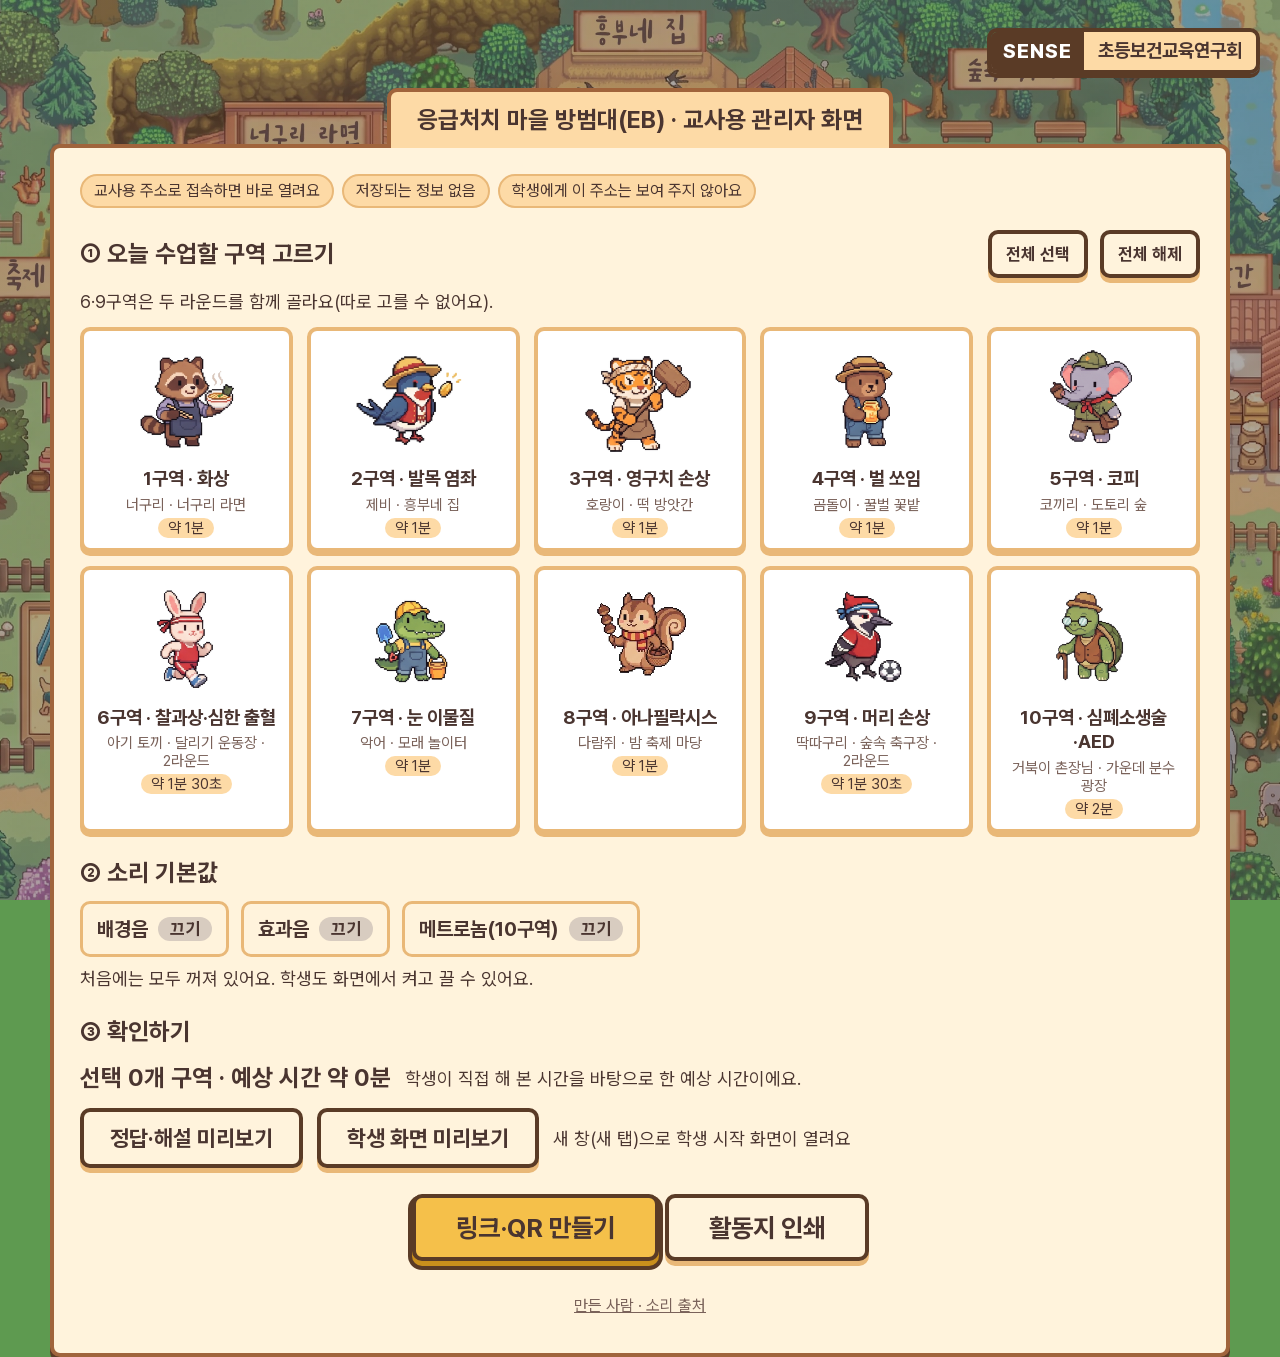
==== commit acd17778: "주소만 열면 교사용 관리자 화면이 먼저 열리도록 변경 (학생 링크는 그대로) Co-Authored-By: Claude Opus 5.5 <noreply@anthropic.com> C" ====
--- a/index.html
+++ b/index.html
@@ -4,6 +4,11 @@
 <meta charset="utf-8">
 <meta name="viewport" content="width=device-width, initial-scale=1, viewport-fit=cover">
 <title>응급처치 마을 방범대(EB)</title>
+<script>
+  // 주소만 열었을 때(학생용 링크 정보가 하나도 없을 때)는 교사용 관리자 화면으로 보냄.
+  // 교사가 만든 학생 링크(?z=…&s=…&v=…)로 들어오면 그대로 학생 시작 화면이 열림.
+  if (!location.search) location.replace('teacher.html' + location.hash);
+</script>
 <link rel="stylesheet" href="css/fonts.css?v=20261111a">
 <link rel="stylesheet" href="css/common.css?v=20261111a">
 </head>
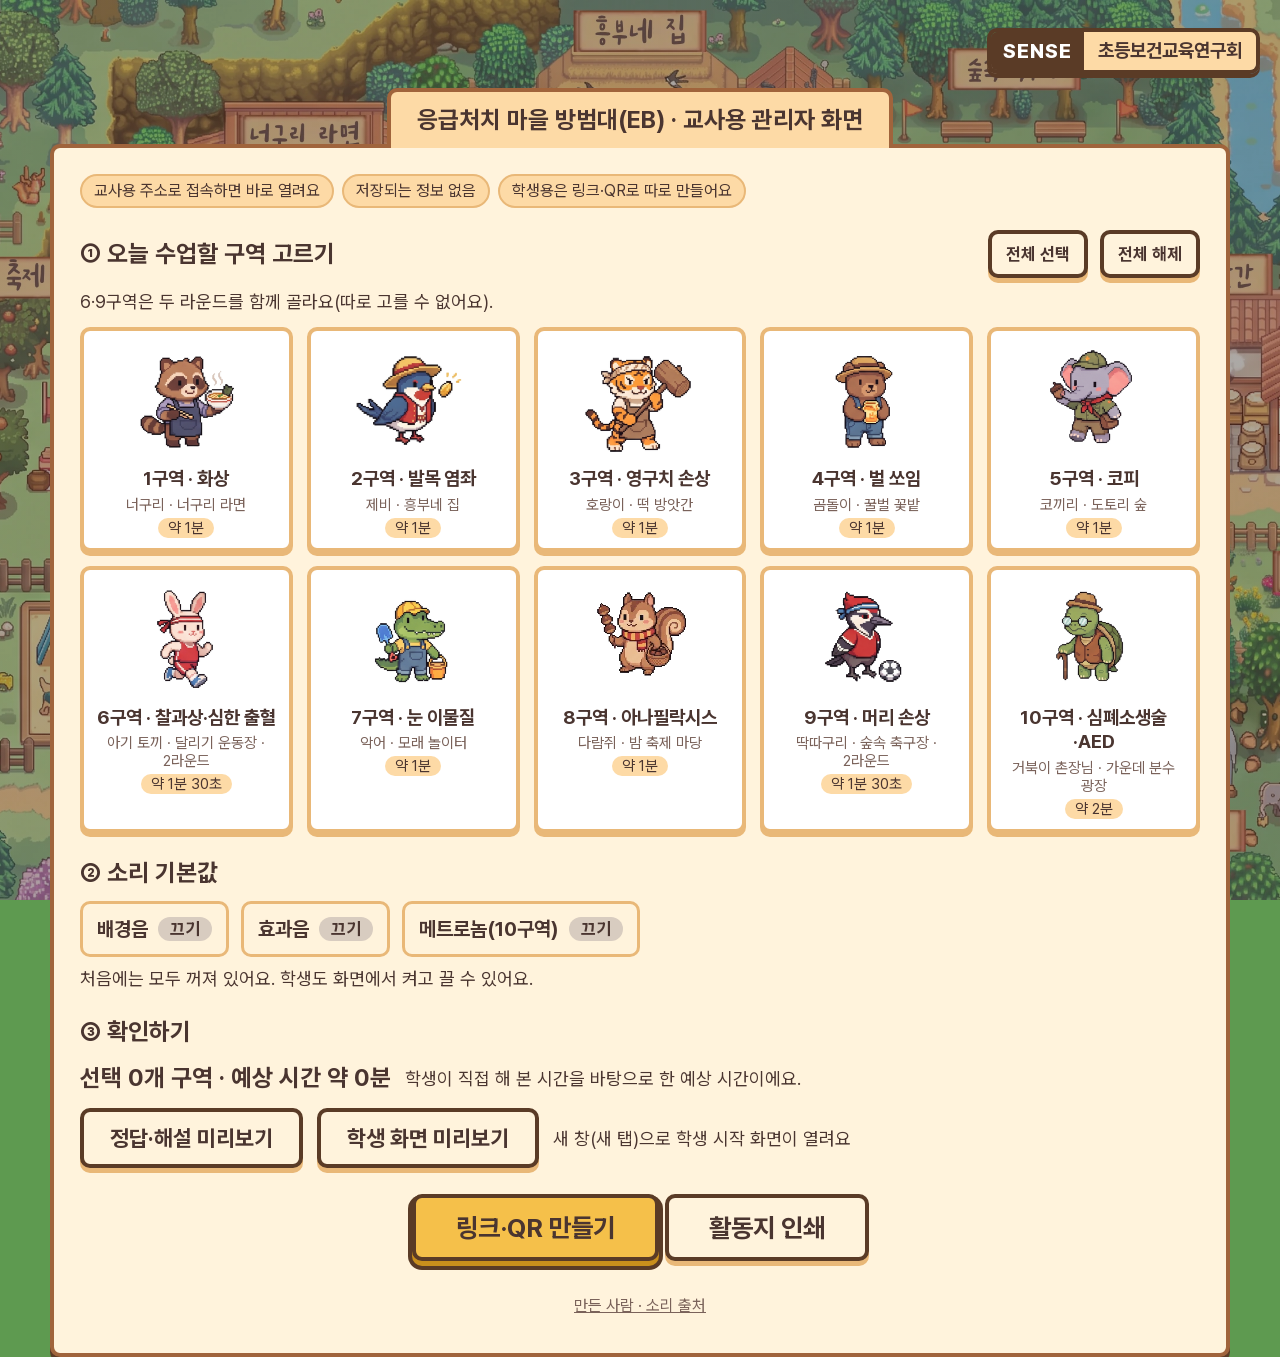
==== commit d7f6111b: "교사 화면 안내 문구 변경: 학생용은 링크·QR로 따로 만들어요 Co-Authored-By: Claude Opus 5.5 <noreply@anthropic.com> Claude-S" ====
--- a/index.html
+++ b/index.html
@@ -87,7 +87,7 @@
 
 <div class="rotate-hint"><div class="big">📱↻</div><div>휴대폰은 세로로 돌려 주세요</div></div>
 
-<script src="content.js?v=20261111a"></script>
+<script src="content.js?v=20261116a"></script>
 <script src="js/common.js?v=20261111a"></script>
 <script src="js/scene.js?v=20261111a"></script>
 <script src="js/app.js?v=20261111a"></script>
